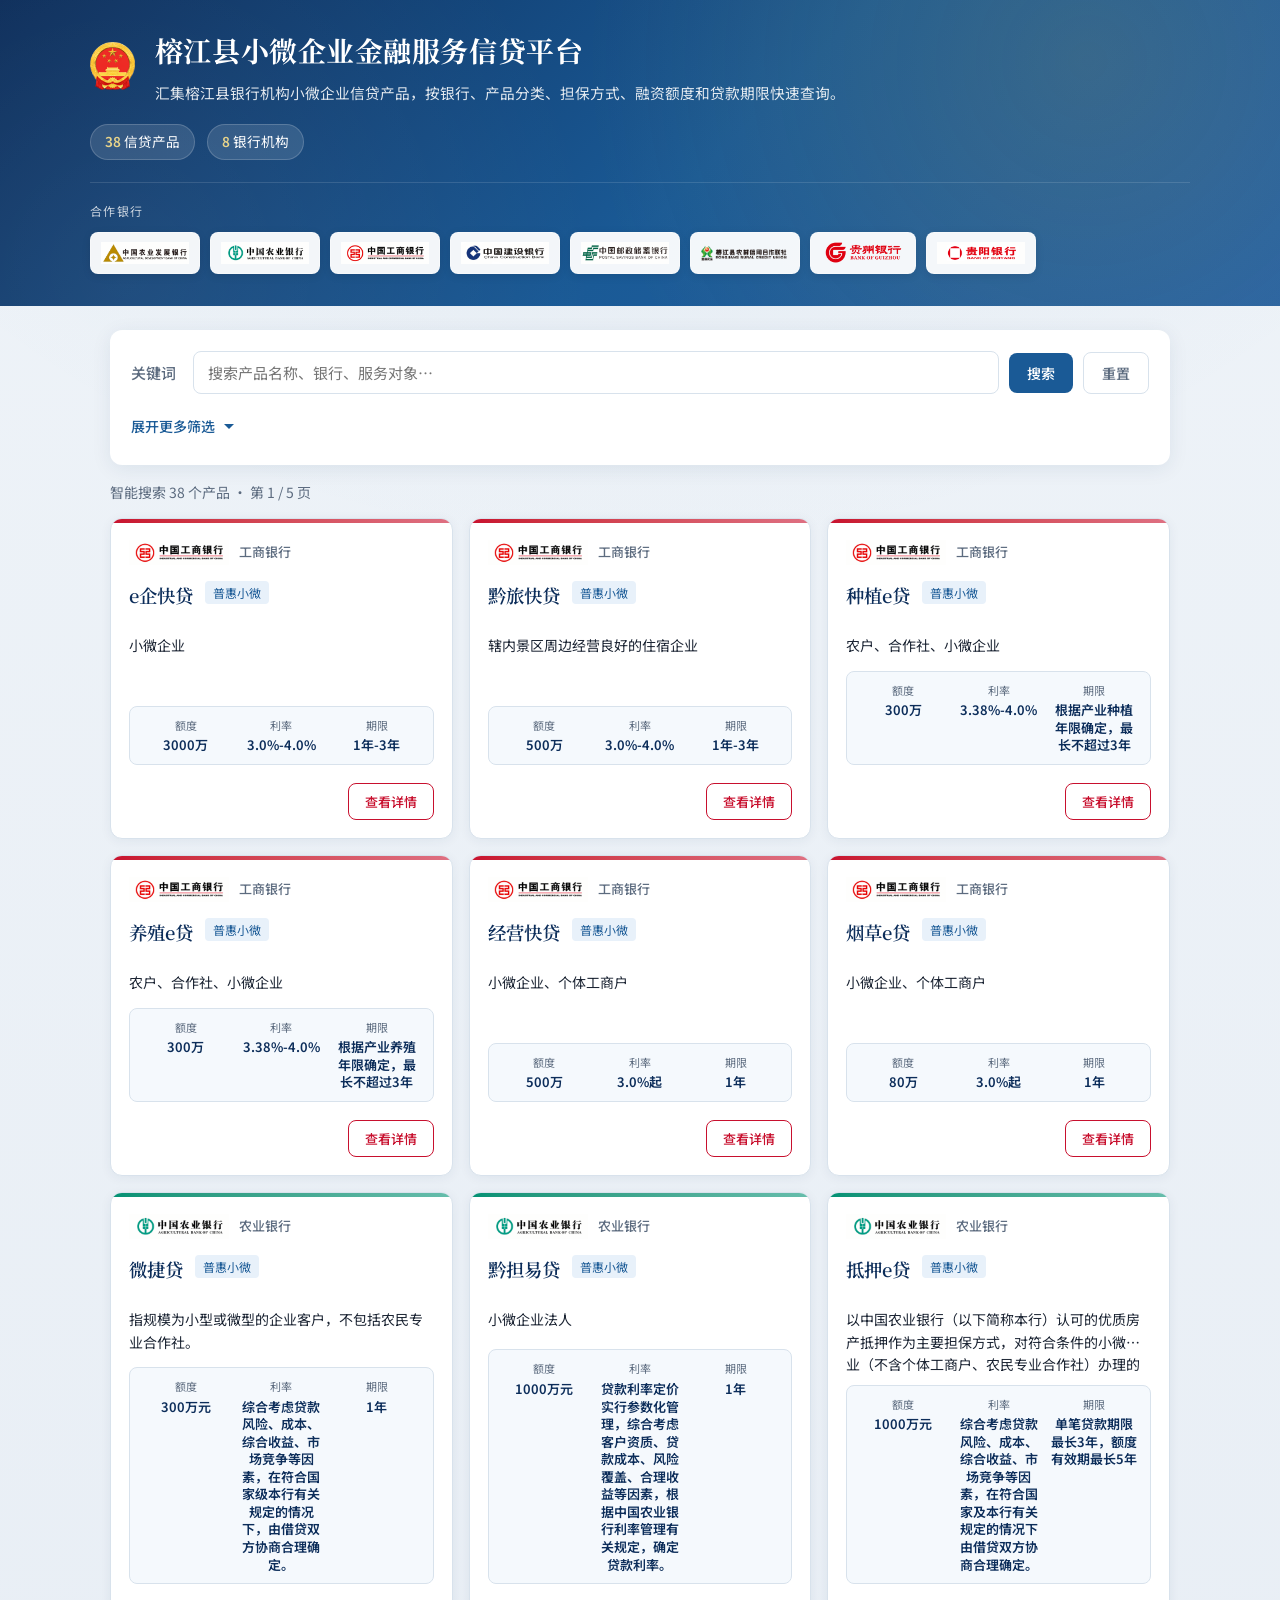
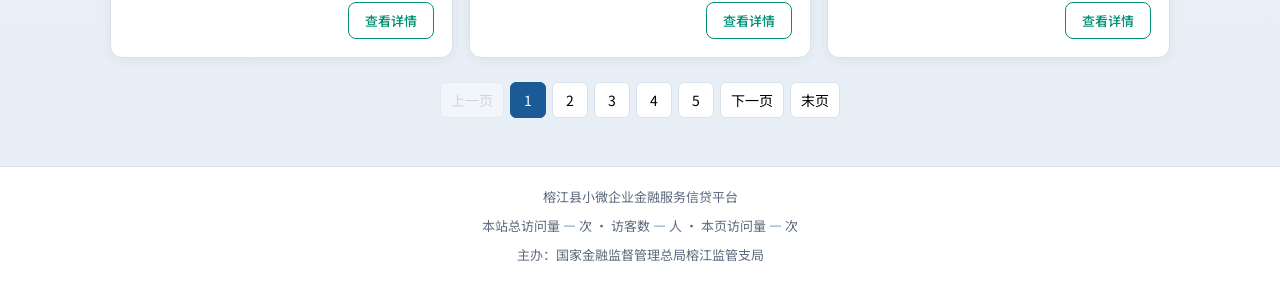
==== 上传/index.html @ ebe6f719 "更新打电话" ====
<!DOCTYPE html>
<html lang="zh-CN">
<head>
  <meta charset="UTF-8">
  <meta name="viewport" content="width=device-width, initial-scale=1.0">
  <meta name="description" content="榕江县小微企业金融服务信贷平台 - 银行信贷产品查询">
  <title>榕江县小微企业金融服务信贷平台</title>
  <link rel="preconnect" href="https://fonts.googleapis.com">
  <link rel="preconnect" href="https://fonts.gstatic.com" crossorigin>
  <link href="https://fonts.googleapis.com/css2?family=Noto+Serif+SC:wght@600;700&family=Noto+Sans+SC:wght@400;500;600&display=swap" rel="stylesheet">
  <link rel="icon" href="assets/images/rjlogo.png" type="image/png">
  <link rel="stylesheet" href="assets/css/style.css">
</head>
<body>
  <header class="site-header">
    <div class="header-inner">
      <div class="header-brand">
        <div class="brand-logo-wrap" title="国家金融监督管理总局榕江监管支局">
          <img class="brand-logo" src="assets/images/rjlogo.png" alt="国家金融监督管理总局榕江监管支局">
        </div>
        <div class="header-text">
          <h1 id="site-title">榕江县小微企业金融服务信贷平台</h1>
          <p id="site-subtitle" class="subtitle">汇集榕江县银行机构小微企业信贷产品，按银行、产品分类、担保方式、融资额度和贷款期限快速查询。</p>
        </div>
      </div>
      <div class="header-stats" id="header-stats" aria-label="平台统计"></div>
      <div class="bank-partners" id="bank-partners" aria-label="合作银行机构"></div>
    </div>
  </header>

  <main class="main-content">
    <section class="search-panel" aria-label="产品筛选">
      <div class="search-row">
        <label class="search-label" for="keyword">关键词</label>
        <input type="search" id="keyword" class="search-input" placeholder="搜索产品名称、银行、服务对象…" autocomplete="off">
        <button type="button" class="btn btn-primary" id="btn-search">搜索</button>
        <button type="button" class="btn btn-ghost" id="btn-reset">重置</button>
      </div>

      <button type="button" class="filter-toggle" id="filter-toggle" aria-expanded="false">
        <span id="filter-toggle-text">展开更多筛选</span>
        <svg width="16" height="16" viewBox="0 0 16 16" fill="currentColor" aria-hidden="true"><path d="M8 11L3 6h10l-5 5z"/></svg>
      </button>

      <div class="filter-panel" id="filter-panel" hidden>
        <div class="filter-group" data-filter="bank">
          <span class="filter-label">银行机构</span>
          <div class="filter-options" id="filter-bank"></div>
        </div>
        <div class="filter-group" data-filter="category">
          <span class="filter-label">产品分类</span>
          <div class="filter-options" id="filter-category"></div>
        </div>
        <div class="filter-group" data-filter="guarantee">
          <span class="filter-label">担保方式</span>
          <div class="filter-options" id="filter-guarantee"></div>
        </div>
        <div class="filter-group" data-filter="amount">
          <span class="filter-label">融资额度</span>
          <div class="filter-options" id="filter-amount"></div>
        </div>
        <div class="filter-group" data-filter="term">
          <span class="filter-label">贷款期限</span>
          <div class="filter-options" id="filter-term"></div>
        </div>
      </div>
    </section>

    <div class="result-bar">
      <span id="result-summary">正在加载产品…</span>
    </div>

    <section class="product-list" id="product-list" aria-label="信贷产品列表"></section>

    <nav class="pagination" id="pagination" aria-label="分页"></nav>
  </main>

  <footer class="site-footer">
    <p id="footer-text">榕江县小微企业金融服务信贷平台</p>
    <p class="footer-stats">
      本站总访问量 <span id="busuanzi_site_pv">—</span> 次 ·
      访客数 <span id="busuanzi_site_uv">—</span> 人 ·
      本页访问量 <span id="busuanzi_page_pv">—</span> 次
    </p>
    <p class="footer-meta">
      主办：国家金融监督管理总局榕江监管支局
    </p>
  </footer>

  <dialog class="detail-modal" id="detail-modal" aria-labelledby="modal-title">
    <div class="modal-inner">
      <div class="modal-header">
        <div class="modal-header-main">
          <div class="modal-badges" id="modal-badges"></div>
          <h2 id="modal-title"></h2>
          <div class="modal-bank-row" id="modal-bank-row"></div>
        </div>
        <button type="button" class="modal-close" id="modal-close" aria-label="关闭">×</button>
      </div>
      <div class="modal-metrics" id="modal-metrics"></div>
      <div class="modal-body" id="modal-body"></div>
    </div>
  </dialog>

  <script src="assets/js/config.js"></script>
  <script src="assets/js/banks.js"></script>
  <script src="assets/js/app.js"></script>
  <script async src="https://busuanzi.ibruce.info/busuanzi/2.3/busuanzi.pure.mini.js"></script>
  <script src="assets/js/analytics.js"></script>
</body>
</html>
---- 上传/assets/css/style.css ----
:root {
  --blue-900: #0c2d5a;
  --blue-800: #134074;
  --blue-700: #1a5a96;
  --blue-600: #2563a8;
  --blue-100: #e8f1fa;
  --blue-50: #f5f9fd;
  --gold: #c9a227;
  --gold-light: #e8d48a;
  --text: #1a2332;
  --text-muted: #5c6b7f;
  --border: #d8e2ec;
  --bg: #eef3f8;
  --white: #ffffff;
  --shadow: 0 4px 20px rgba(12, 45, 90, 0.08);
  --shadow-card: 0 2px 12px rgba(12, 45, 90, 0.06);
  --radius: 12px;
  --font-serif: "Noto Serif SC", "Songti SC", serif;
  --font-sans: "Noto Sans SC", "PingFang SC", sans-serif;
  --bank-color: var(--blue-700);
}

*,
*::before,
*::after {
  box-sizing: border-box;
}

html {
  scroll-behavior: smooth;
}

body {
  margin: 0;
  font-family: var(--font-sans);
  font-size: 15px;
  line-height: 1.6;
  color: var(--text);
  background: var(--bg);
  min-height: 100vh;
  background-image:
    radial-gradient(ellipse 80% 50% at 50% -20%, rgba(26, 90, 150, 0.08), transparent),
    linear-gradient(180deg, var(--bg) 0%, #e8eef5 100%);
}

.site-header {
  background: linear-gradient(135deg, var(--blue-900) 0%, var(--blue-700) 55%, var(--blue-600) 100%);
  color: var(--white);
  padding: 28px 20px 32px;
  position: relative;
  overflow: hidden;
}

.site-header::before {
  content: "";
  position: absolute;
  inset: 0;
  background:
    radial-gradient(circle at 85% 20%, rgba(201, 162, 39, 0.15) 0%, transparent 45%),
    radial-gradient(circle at 10% 90%, rgba(255, 255, 255, 0.06) 0%, transparent 40%);
  pointer-events: none;
}

.header-inner {
  max-width: 1100px;
  margin: 0 auto;
  position: relative;
}

.header-brand {
  display: flex;
  gap: 18px;
  align-items: center;
}

.brand-logo-wrap {
  flex-shrink: 0;
  display: block;
  line-height: 0;
}

.brand-logo {
  display: block;
  width: auto;
  max-width: 320px;
  height: 48px;
  object-fit: contain;
  object-position: left center;
}

.header-text {
  flex: 1;
  min-width: 0;
}

#site-title {
  margin: 0 0 8px;
  font-family: var(--font-serif);
  font-size: clamp(1.35rem, 3vw, 1.75rem);
  font-weight: 700;
  letter-spacing: 0.02em;
}

.subtitle {
  margin: 0;
  font-size: 0.92rem;
  opacity: 0.88;
  max-width: 720px;
}

.header-stats {
  display: flex;
  flex-wrap: wrap;
  gap: 12px;
  margin-top: 20px;
}

.stat-chip {
  background: rgba(255, 255, 255, 0.12);
  border: 1px solid rgba(255, 255, 255, 0.18);
  border-radius: 999px;
  padding: 6px 14px;
  font-size: 0.85rem;
}

.stat-chip strong {
  color: var(--gold-light);
  font-weight: 600;
}

.bank-partners {
  margin-top: 22px;
  padding-top: 18px;
  border-top: 1px solid rgba(255, 255, 255, 0.12);
}

.bank-partners-label {
  margin: 0 0 12px;
  font-size: 12px;
  letter-spacing: 0.12em;
  text-transform: uppercase;
  opacity: 0.75;
}

.bank-partners-track {
  display: flex;
  flex-wrap: wrap;
  gap: 10px;
}

.bank-partner-item {
  display: flex;
  align-items: center;
  justify-content: center;
  padding: 6px 10px;
  background: rgba(255, 255, 255, 0.95);
  border: 1px solid rgba(255, 255, 255, 0.3);
  border-radius: 8px;
  cursor: pointer;
  transition: transform 0.2s, box-shadow 0.2s;
  box-shadow: 0 2px 8px rgba(0, 0, 0, 0.1);
}

.bank-partner-item:hover {
  transform: translateY(-2px);
  box-shadow: 0 4px 14px rgba(0, 0, 0, 0.15);
}

.bank-partner-logo {
  height: 28px;
  width: auto;
  max-width: 88px;
  object-fit: contain;
  display: block;
}

/* 银行 Logo 通用 */
.bank-logo-img {
  object-fit: contain;
  display: block;
}

.bank-logo-fallback {
  display: inline-flex;
  align-items: center;
  justify-content: center;
  width: 36px;
  height: 36px;
  border-radius: 8px;
  background: var(--blue-100);
  color: var(--blue-700);
  font-size: 14px;
  font-weight: 600;
}

.main-content {
  max-width: 1100px;
  margin: 0 auto;
  padding: 24px 20px 48px;
}

.search-panel {
  background: var(--white);
  border-radius: var(--radius);
  box-shadow: var(--shadow);
  padding: 20px;
  margin-bottom: 16px;
  border: 1px solid rgba(255, 255, 255, 0.8);
}

.search-row {
  display: flex;
  flex-wrap: wrap;
  gap: 10px;
  align-items: center;
}

.search-label {
  font-weight: 500;
  color: var(--text-muted);
  min-width: 52px;
}

.search-input {
  flex: 1;
  min-width: 200px;
  padding: 10px 14px;
  border: 1px solid var(--border);
  border-radius: 8px;
  font-size: 15px;
  font-family: inherit;
  transition: border-color 0.2s, box-shadow 0.2s;
}

.search-input:focus {
  outline: none;
  border-color: var(--blue-600);
  box-shadow: 0 0 0 3px rgba(37, 99, 168, 0.15);
}

.btn {
  padding: 10px 18px;
  border-radius: 8px;
  font-size: 14px;
  font-weight: 500;
  font-family: inherit;
  cursor: pointer;
  border: none;
  transition: background 0.2s, transform 0.1s;
}

.btn:active {
  transform: scale(0.98);
}

.btn-primary {
  background: var(--blue-700);
  color: var(--white);
}

.btn-primary:hover {
  background: var(--blue-800);
}

.btn-ghost {
  background: transparent;
  color: var(--text-muted);
  border: 1px solid var(--border);
}

.btn-ghost:hover {
  background: var(--bg);
}

.filter-toggle {
  display: flex;
  align-items: center;
  gap: 6px;
  margin-top: 14px;
  padding: 8px 0;
  background: none;
  border: none;
  color: var(--blue-700);
  font-size: 14px;
  font-weight: 500;
  cursor: pointer;
  font-family: inherit;
}

.filter-toggle svg {
  transition: transform 0.2s;
}

.filter-toggle[aria-expanded="true"] svg {
  transform: rotate(180deg);
}

.filter-panel {
  margin-top: 8px;
  padding-top: 12px;
  border-top: 1px dashed var(--border);
}

.filter-group {
  margin-bottom: 14px;
}

.filter-label {
  display: block;
  font-size: 13px;
  font-weight: 600;
  color: var(--text-muted);
  margin-bottom: 8px;
}

.filter-options {
  display: flex;
  flex-wrap: wrap;
  gap: 8px;
}

.filter-chip {
  padding: 6px 12px;
  border-radius: 6px;
  border: 1px solid var(--border);
  background: var(--white);
  font-size: 13px;
  cursor: pointer;
  font-family: inherit;
  color: var(--text);
  transition: all 0.15s;
}

.filter-chip:hover {
  border-color: var(--blue-600);
  color: var(--blue-700);
}

.filter-chip.active {
  background: var(--blue-700);
  border-color: var(--blue-700);
  color: var(--white);
}

.filter-chip-bank {
  display: inline-flex;
  align-items: center;
  gap: 6px;
  padding: 5px 10px 5px 6px;
}

.filter-chip-bank.active {
  background: var(--bank-color, var(--blue-700));
  border-color: var(--bank-color, var(--blue-700));
}

.filter-bank-logo {
  height: 22px;
  width: auto;
  max-width: 64px;
  border-radius: 4px;
}

.filter-chip-text {
  font-size: 12px;
  white-space: nowrap;
}

.result-bar {
  margin-bottom: 14px;
  font-size: 14px;
  color: var(--text-muted);
}

.product-list {
  display: grid;
  grid-template-columns: repeat(auto-fill, minmax(300px, 1fr));
  gap: 16px;
}

.product-card {
  position: relative;
  background: var(--white);
  border-radius: var(--radius);
  box-shadow: var(--shadow-card);
  padding: 0 18px 18px;
  border: 1px solid var(--border);
  transition: border-color 0.2s, transform 0.2s, box-shadow 0.2s;
  overflow: hidden;
  display: flex;
  flex-direction: column;
}

.product-card:hover {
  border-color: color-mix(in srgb, var(--bank-color) 40%, var(--border));
  transform: translateY(-2px);
  box-shadow: 0 8px 28px rgba(12, 45, 90, 0.1);
}

.card-accent {
  height: 4px;
  margin: 0 -18px 14px;
  background: linear-gradient(90deg, var(--bank-color, var(--blue-700)), color-mix(in srgb, var(--bank-color, var(--blue-700)) 60%, white));
}

.card-bank-row {
  display: flex;
  align-items: center;
  gap: 10px;
  margin-bottom: 12px;
}

.card-bank-logo {
  height: 32px;
  width: auto;
  max-width: 100px;
  flex-shrink: 0;
}

.card-bank-name {
  font-size: 13px;
  font-weight: 500;
  color: var(--text-muted);
  line-height: 1.3;
}

.card-header {
  display: flex;
  flex-wrap: wrap;
  align-items: flex-start;
  gap: 8px 12px;
  margin-bottom: 10px;
}

.card-title {
  margin: 0;
  font-family: var(--font-serif);
  font-size: 1.15rem;
  font-weight: 600;
  color: var(--blue-900);
}

.card-badge {
  font-size: 12px;
  padding: 2px 8px;
  border-radius: 4px;
  background: var(--blue-100);
  color: var(--blue-700);
}

.card-bank {
  font-size: 13px;
  color: var(--text-muted);
  margin-bottom: 8px;
}

.card-desc {
  font-size: 14px;
  color: var(--text);
  margin-bottom: 14px;
  display: -webkit-box;
  -webkit-line-clamp: 2;
  -webkit-box-orient: vertical;
  overflow: hidden;
  flex: 1;
}

.card-meta {
  display: grid;
  grid-template-columns: repeat(3, 1fr);
  gap: 8px;
  margin-bottom: 14px;
  padding: 10px 12px;
  background: var(--blue-50);
  border-radius: 8px;
  border: 1px solid var(--border);
}

.card-meta-item {
  text-align: center;
  min-width: 0;
}

.card-meta-label {
  display: block;
  font-size: 11px;
  color: var(--text-muted);
  margin-bottom: 2px;
}

.card-meta-item strong {
  display: block;
  font-size: 13px;
  color: var(--blue-900);
  font-weight: 600;
  line-height: 1.35;
  word-break: break-word;
}

.card-footer {
  display: flex;
  justify-content: flex-end;
  align-items: center;
  gap: 12px;
  margin-top: 4px;
}

.card-region {
  font-size: 12px;
  color: var(--text-muted);
}

.btn-detail {
  padding: 8px 16px;
  font-size: 13px;
  background: var(--white);
  border: 1px solid var(--bank-color, var(--blue-600));
  color: var(--bank-color, var(--blue-700));
  border-radius: 8px;
  cursor: pointer;
  font-family: inherit;
  font-weight: 500;
  transition: background 0.2s, color 0.2s;
}

.btn-detail:hover {
  background: var(--bank-color, var(--blue-700));
  color: var(--white);
}

.pagination {
  display: flex;
  flex-wrap: wrap;
  justify-content: center;
  align-items: center;
  gap: 6px;
  margin-top: 24px;
}

.page-btn {
  min-width: 36px;
  height: 36px;
  padding: 0 10px;
  border: 1px solid var(--border);
  background: var(--white);
  border-radius: 6px;
  font-size: 14px;
  cursor: pointer;
  font-family: inherit;
}

.page-btn:hover:not(:disabled) {
  border-color: var(--blue-600);
  color: var(--blue-700);
}

.page-btn.active {
  background: var(--blue-700);
  border-color: var(--blue-700);
  color: var(--white);
}

.page-btn:disabled {
  opacity: 0.45;
  cursor: not-allowed;
}

.empty-state {
  text-align: center;
  padding: 48px 20px;
  color: var(--text-muted);
  background: var(--white);
  border-radius: var(--radius);
}

.site-footer {
  text-align: center;
  padding: 20px 16px;
  font-size: 13px;
  color: var(--text-muted);
  border-top: 1px solid var(--border);
  background: var(--white);
}

.site-footer p {
  margin: 0 0 8px;
}

.site-footer p:last-child {
  margin-bottom: 0;
}

.footer-stats {
  color: var(--text-muted);
}

.footer-stats span {
  color: var(--blue-700);
  font-weight: 600;
}

.footer-meta a {
  color: var(--blue-600);
  text-decoration: none;
}

.footer-meta a:hover {
  text-decoration: underline;
}

.detail-modal {
  border: none;
  border-radius: 14px;
  padding: 0;
  max-width: 680px;
  width: calc(100% - 32px);
  box-shadow: 0 24px 64px rgba(12, 45, 90, 0.28);
  font-family: var(--font-sans);
  overflow: hidden;
}

.detail-modal::backdrop {
  background: rgba(12, 45, 90, 0.5);
  backdrop-filter: blur(2px);
}

.modal-inner {
  display: flex;
  flex-direction: column;
  max-height: min(90vh, 720px);
}

.modal-header {
  display: flex;
  justify-content: space-between;
  align-items: flex-start;
  gap: 16px;
  padding: 22px 22px 16px;
  background: linear-gradient(180deg, var(--blue-100) 0%, var(--white) 100%);
  border-bottom: 1px solid var(--border);
}

.modal-header-main {
  flex: 1;
  min-width: 0;
}

.modal-badges {
  display: flex;
  flex-wrap: wrap;
  gap: 6px;
  margin-bottom: 10px;
}

.modal-badge {
  font-size: 12px;
  padding: 3px 10px;
  border-radius: 999px;
  background: var(--blue-700);
  color: var(--white);
  font-weight: 500;
}

.modal-badge-outline {
  background: var(--white);
  color: var(--blue-700);
  border: 1px solid var(--blue-600);
}

.modal-header h2 {
  margin: 0 0 6px;
  font-family: var(--font-serif);
  font-size: 1.35rem;
  line-height: 1.35;
  color: var(--blue-900);
}

.modal-bank {
  margin: 0;
  font-size: 14px;
  color: var(--text-muted);
  line-height: 1.5;
}

.modal-bank-row {
  display: flex;
  align-items: center;
  gap: 12px;
  margin-top: 4px;
  padding: 10px 12px;
  background: var(--white);
  border-radius: 10px;
  border: 1px solid var(--border);
  border-left: 4px solid var(--bank-color, var(--blue-700));
}

.modal-bank-logo {
  height: 36px;
  width: auto;
  max-width: 110px;
  flex-shrink: 0;
}

.modal-bank-text {
  display: flex;
  flex-direction: column;
  gap: 2px;
  min-width: 0;
}

.modal-bank-short {
  font-size: 14px;
  font-weight: 600;
  color: var(--blue-900);
}

.modal-bank-full {
  font-size: 12px;
  color: var(--text-muted);
  line-height: 1.4;
}

.modal-close {
  width: 36px;
  height: 36px;
  border: none;
  background: var(--white);
  border-radius: 8px;
  font-size: 22px;
  line-height: 1;
  cursor: pointer;
  color: var(--text-muted);
  flex-shrink: 0;
  box-shadow: 0 1px 4px rgba(0, 0, 0, 0.08);
}

.modal-close:hover {
  background: var(--bg);
  color: var(--text);
}

.modal-metrics {
  padding: 0 22px;
  background: var(--white);
}

.metric-grid {
  display: grid;
  grid-template-columns: repeat(3, 1fr);
  gap: 10px;
  padding: 16px 0;
  border-bottom: 1px solid var(--border);
}

.metric-card {
  display: flex;
  flex-direction: column;
  align-items: center;
  text-align: center;
  padding: 12px 8px;
  background: var(--bg);
  border-radius: 10px;
  border: 1px solid var(--border);
}

.metric-icon {
  width: 28px;
  height: 28px;
  line-height: 28px;
  border-radius: 50%;
  background: var(--blue-700);
  color: var(--white);
  font-size: 12px;
  font-weight: 600;
  margin-bottom: 8px;
}

.metric-label {
  font-size: 12px;
  color: var(--text-muted);
  margin-bottom: 4px;
}

.metric-value {
  font-size: 14px;
  font-weight: 600;
  color: var(--blue-900);
  line-height: 1.4;
  word-break: break-word;
}

.modal-body {
  padding: 18px 22px 24px;
  overflow-y: auto;
  flex: 1;
}

.detail-section {
  margin-bottom: 20px;
}

.detail-section:last-child {
  margin-bottom: 0;
}

.detail-section-title {
  margin: 0 0 12px;
  font-size: 14px;
  font-weight: 600;
  color: var(--blue-800);
  padding-left: 10px;
  border-left: 3px solid var(--gold);
}

.detail-info-grid {
  display: grid;
  gap: 12px;
}

.detail-info-item {
  padding: 12px 14px;
  background: var(--bg);
  border-radius: 8px;
  border: 1px solid var(--border);
}

.detail-label {
  display: block;
  font-size: 12px;
  font-weight: 600;
  color: var(--text-muted);
  margin-bottom: 6px;
}

.detail-value {
  font-size: 14px;
  line-height: 1.65;
  color: var(--text);
}

.detail-text {
  margin: 0;
  font-size: 14px;
  line-height: 1.7;
  color: var(--text);
  padding: 12px 14px;
  background: var(--bg);
  border-radius: 8px;
  border: 1px solid var(--border);
}

.detail-steps {
  margin: 0;
  padding: 12px 14px 12px 32px;
  background: var(--bg);
  border-radius: 8px;
  border: 1px solid var(--border);
  font-size: 14px;
  line-height: 1.7;
  color: var(--text);
}

.detail-steps li {
  margin-bottom: 6px;
}

.detail-steps li:last-child {
  margin-bottom: 0;
}

.detail-contact .contact-box {
  display: flex;
  align-items: flex-start;
  gap: 14px;
  padding: 16px 18px;
  background: linear-gradient(135deg, var(--blue-900) 0%, var(--blue-700) 100%);
  border-radius: 10px;
  color: var(--white);
}

.contact-icon {
  font-size: 22px;
  line-height: 1;
  opacity: 0.9;
}

.contact-content {
  flex: 1;
}

.contact-label {
  display: block;
  font-size: 12px;
  opacity: 0.85;
  margin-bottom: 4px;
}

.contact-value {
  display: block;
  font-size: 16px;
  font-weight: 600;
  line-height: 1.5;
  letter-spacing: 0.02em;
}

.contact-tel {
  color: inherit;
  text-decoration: underline;
  text-underline-offset: 3px;
}

.contact-tel:hover,
.contact-tel:active {
  opacity: 0.9;
}

.detail-empty {
  text-align: center;
  color: var(--text-muted);
  padding: 24px 0;
}

@media (max-width: 600px) {
  .header-brand {
    flex-direction: column;
    align-items: flex-start;
  }

  .brand-logo {
    max-width: 100%;
    height: 42px;
  }

  .site-header {
    padding: 20px 16px 24px;
  }

  #site-title {
    font-size: 1.2rem;
  }

  .subtitle {
    font-size: 0.85rem;
  }

  .main-content {
    padding: 16px 12px 40px;
  }

  .search-panel {
    padding: 16px;
  }

  .bank-partners-track {
    flex-wrap: nowrap;
    overflow-x: auto;
    padding-bottom: 6px;
    -webkit-overflow-scrolling: touch;
    scrollbar-width: none;
  }

  .bank-partners-track::-webkit-scrollbar {
    display: none;
  }

  .bank-partner-item {
    flex-shrink: 0;
  }

  .card-meta {
    grid-template-columns: repeat(3, 1fr);
    gap: 6px;
    padding: 8px 6px;
  }

  .card-meta-item strong {
    font-size: 12px;
  }

  .card-meta-label {
    font-size: 10px;
  }

  .filter-chip-bank .filter-chip-text {
    display: none;
  }

  .filter-chip-bank {
    padding: 4px 8px;
  }

  .product-list {
    grid-template-columns: 1fr;
  }

  /* 详情弹窗：接近全屏，优先展示产品说明 */
  .detail-modal {
    width: 100%;
    max-width: 100%;
    height: 100%;
    max-height: 100dvh;
    margin: 0;
    border-radius: 0;
  }

  .modal-inner {
    max-height: 100dvh;
  }

  .modal-header {
    padding: 14px 16px 12px;
  }

  .modal-header h2 {
    font-size: 1.15rem;
  }

  .modal-bank {
    font-size: 13px;
  }

  .modal-metrics {
    padding: 0 16px;
  }

  /* 指标横排紧凑展示，不占大面积 */
  .metric-grid {
    grid-template-columns: repeat(3, 1fr);
    gap: 6px;
    padding: 10px 0 12px;
  }

  .metric-card {
    padding: 8px 4px;
    border-radius: 8px;
  }

  .metric-icon {
    display: none;
  }

  .metric-label {
    font-size: 11px;
    margin-bottom: 2px;
    line-height: 1.3;
  }

  .metric-value {
    font-size: 12px;
    line-height: 1.35;
  }

  .modal-body {
    padding: 14px 16px max(20px, env(safe-area-inset-bottom));
    flex: 1;
    min-height: 0;
    -webkit-overflow-scrolling: touch;
  }

  .detail-section {
    margin-bottom: 18px;
  }

  .detail-section-title {
    font-size: 16px;
    margin-bottom: 10px;
    padding-left: 8px;
  }

  .detail-info-item {
    padding: 14px 16px;
  }

  .detail-label {
    font-size: 13px;
    margin-bottom: 8px;
  }

  .detail-value {
    font-size: 16px;
    line-height: 1.75;
  }

  .detail-text,
  .detail-steps {
    font-size: 15px;
    line-height: 1.75;
    padding: 14px 16px;
  }

  .detail-steps {
    padding-left: 28px;
  }

  .contact-value {
    font-size: 17px;
  }

  .search-row {
    flex-direction: column;
    align-items: stretch;
  }

  .card-footer {
    justify-content: stretch;
  }

  .btn-detail {
    width: 100%;
    text-align: center;
    padding: 10px 14px;
  }
}
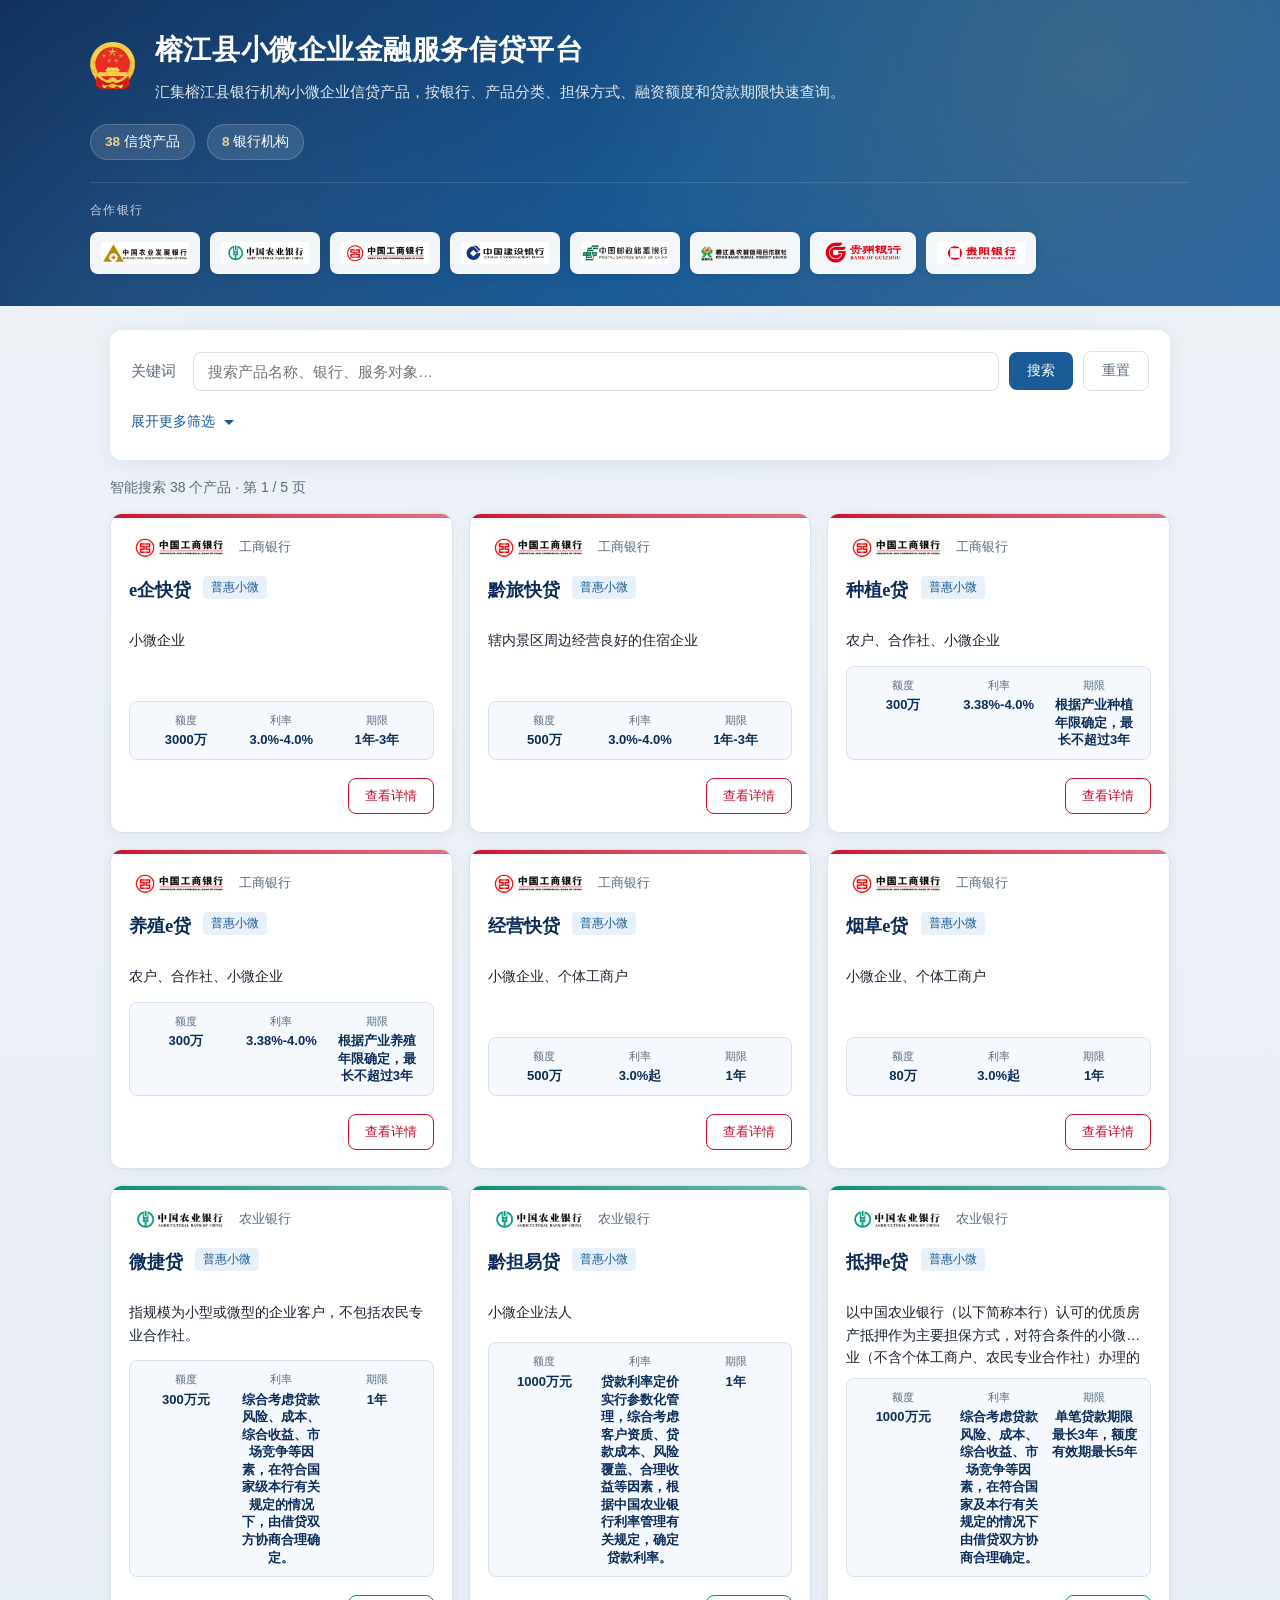
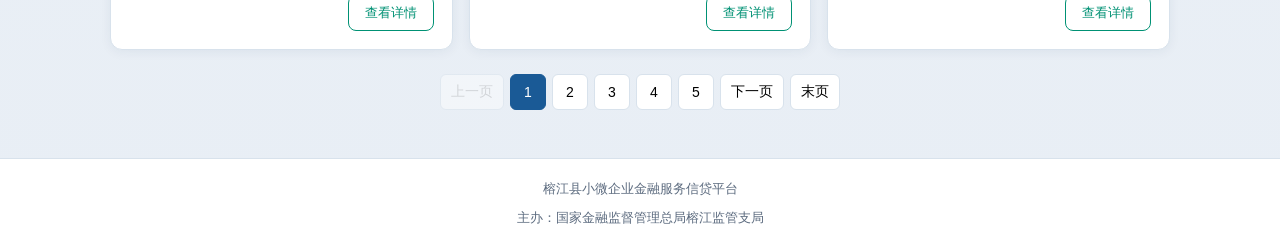
==== commit fbc3cafa: "chore: 替换在线字体为本地字体并移除无关统计代码 - 移除谷歌字体外链，引入本地Noto Sans SC和Noto Serif SC字体文件 - 删除不蒜子访问统计相关代码和外链 - 统一管理字" ====
--- a/上传/index.html
+++ b/上传/index.html
@@ -5,9 +5,7 @@
   <meta name="viewport" content="width=device-width, initial-scale=1.0">
   <meta name="description" content="榕江县小微企业金融服务信贷平台 - 银行信贷产品查询">
   <title>榕江县小微企业金融服务信贷平台</title>
-  <link rel="preconnect" href="https://fonts.googleapis.com">
-  <link rel="preconnect" href="https://fonts.gstatic.com" crossorigin>
-  <link href="https://fonts.googleapis.com/css2?family=Noto+Serif+SC:wght@600;700&family=Noto+Sans+SC:wght@400;500;600&display=swap" rel="stylesheet">
+  <link rel="stylesheet" href="assets/fonts/fonts.css">
   <link rel="icon" href="assets/images/rjlogo.png" type="image/png">
   <link rel="stylesheet" href="assets/css/style.css">
 </head>
@@ -77,11 +75,7 @@
 
   <footer class="site-footer">
     <p id="footer-text">榕江县小微企业金融服务信贷平台</p>
-    <p class="footer-stats">
-      本站总访问量 <span id="busuanzi_site_pv">—</span> 次 ·
-      访客数 <span id="busuanzi_site_uv">—</span> 人 ·
-      本页访问量 <span id="busuanzi_page_pv">—</span> 次
-    </p>
+
     <p class="footer-meta">
       主办：国家金融监督管理总局榕江监管支局
     </p>
@@ -105,7 +99,7 @@
   <script src="assets/js/config.js"></script>
   <script src="assets/js/banks.js"></script>
   <script src="assets/js/app.js"></script>
-  <script async src="https://busuanzi.ibruce.info/busuanzi/2.3/busuanzi.pure.mini.js"></script>
+
   <script src="assets/js/analytics.js"></script>
 </body>
 </html>
--- a/上传/assets/fonts/fonts.css
+++ b/上传/assets/fonts/fonts.css
@@ -0,0 +1,35 @@
+@font-face {
+  font-family: 'Noto Sans SC';
+  font-style: normal;
+  font-weight: 400;
+  font-display: swap;
+  src: url('NotoSansSC-400.ttf') format('truetype');
+}
+@font-face {
+  font-family: 'Noto Sans SC';
+  font-style: normal;
+  font-weight: 500;
+  font-display: swap;
+  src: url('NotoSansSC-500.ttf') format('truetype');
+}
+@font-face {
+  font-family: 'Noto Sans SC';
+  font-style: normal;
+  font-weight: 600;
+  font-display: swap;
+  src: url('NotoSansSC-600.ttf') format('truetype');
+}
+@font-face {
+  font-family: 'Noto Serif SC';
+  font-style: normal;
+  font-weight: 600;
+  font-display: swap;
+  src: url('NotoSerifSC-600.ttf') format('truetype');
+}
+@font-face {
+  font-family: 'Noto Serif SC';
+  font-style: normal;
+  font-weight: 700;
+  font-display: swap;
+  src: url('NotoSerifSC-700.ttf') format('truetype');
+}
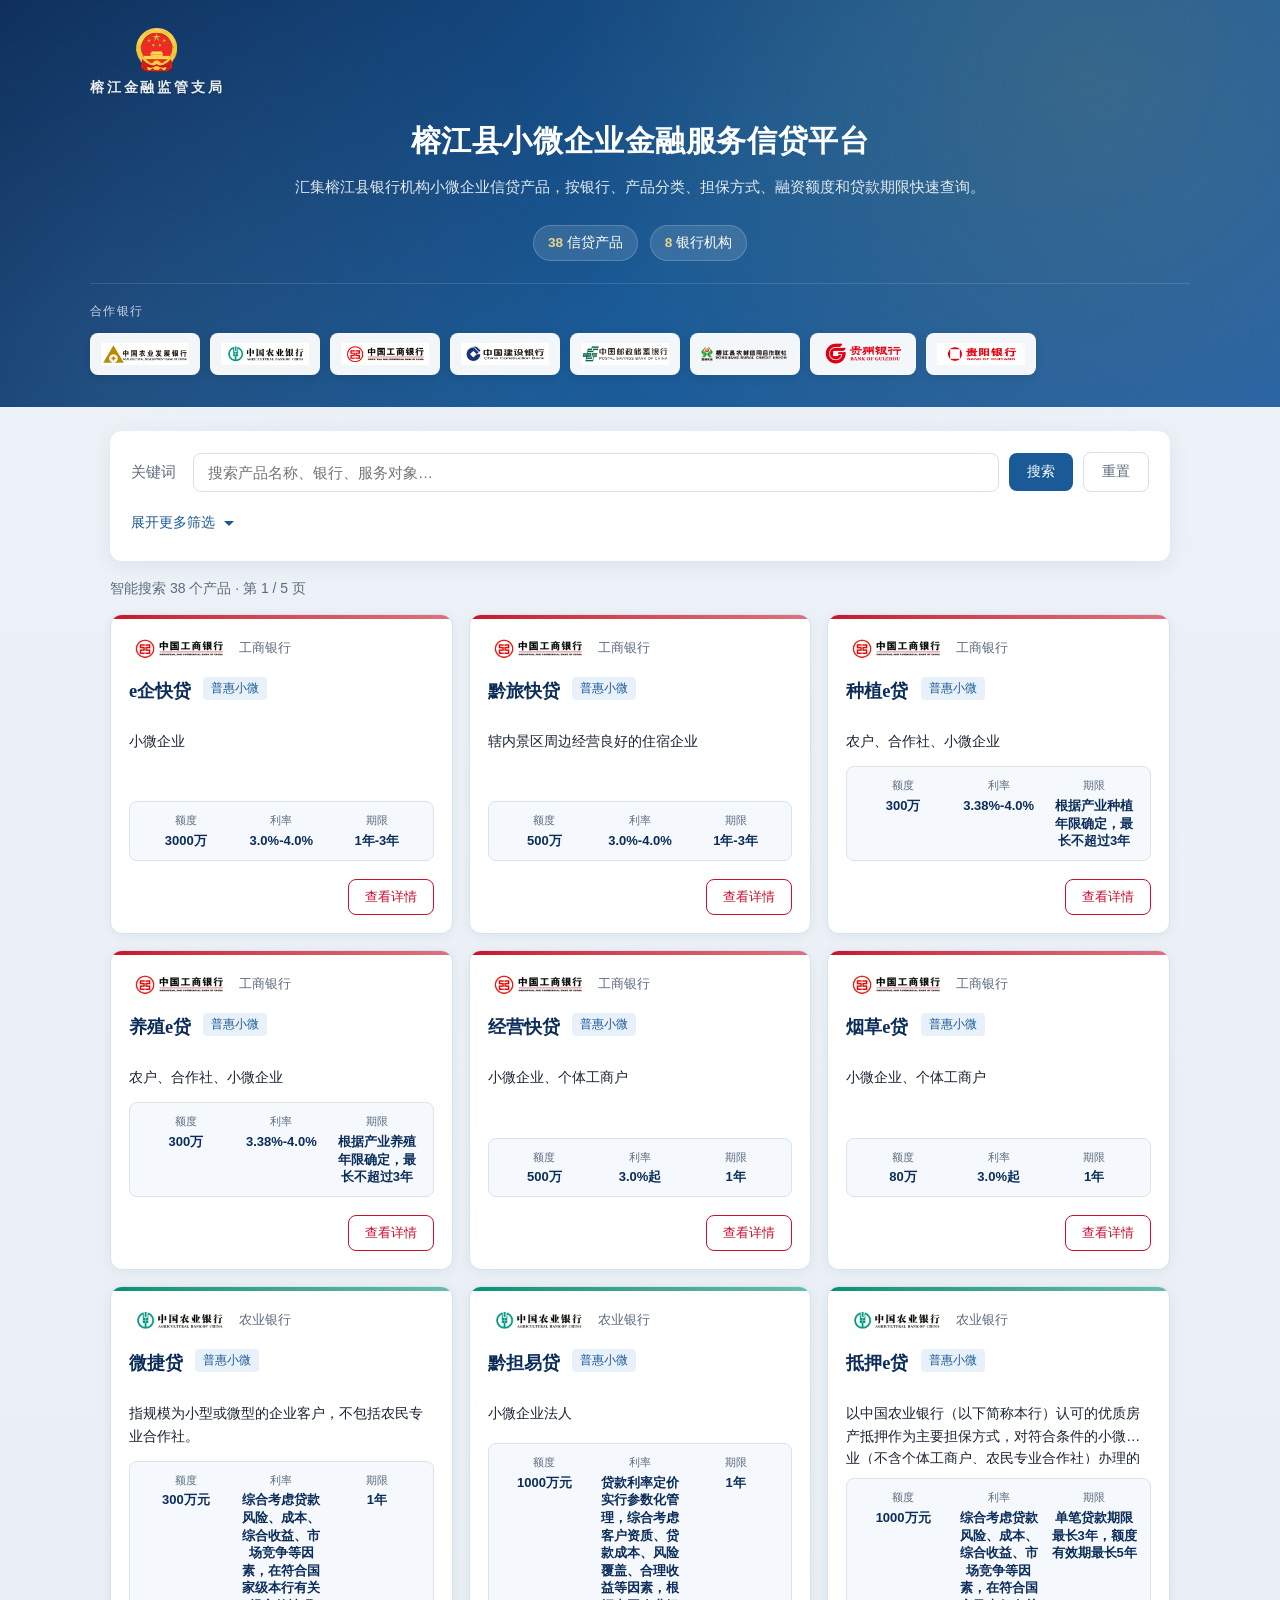
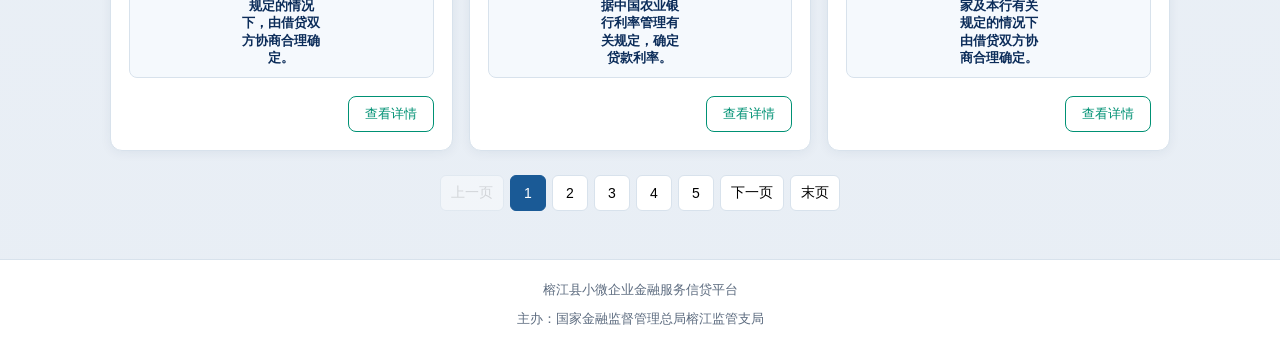
==== commit 36a64ab1: "调整页头布局与支局标识样式，并更新产品数据 Co-authored-by: Cursor <cursoragent@cursor.com>" ====
--- a/上传/index.html
+++ b/上传/index.html
@@ -12,14 +12,17 @@
 <body>
   <header class="site-header">
     <div class="header-inner">
-      <div class="header-brand">
-        <div class="brand-logo-wrap" title="国家金融监督管理总局榕江监管支局">
-          <img class="brand-logo" src="assets/images/rjlogo.png" alt="国家金融监督管理总局榕江监管支局">
+      <div class="header-top">
+        <div class="brand-logo-block">
+          <div class="brand-logo-wrap" title="国家金融监督管理总局榕江监管支局">
+            <img class="brand-logo" src="assets/images/rjlogo.png" alt="国家金融监督管理总局榕江监管支局">
+          </div>
+          <p class="brand-org-label">榕江金融监管支局</p>
         </div>
-        <div class="header-text">
-          <h1 id="site-title">榕江县小微企业金融服务信贷平台</h1>
-          <p id="site-subtitle" class="subtitle">汇集榕江县银行机构小微企业信贷产品，按银行、产品分类、担保方式、融资额度和贷款期限快速查询。</p>
-        </div>
+      </div>
+      <div class="header-hero">
+        <h1 id="site-title">榕江县小微企业金融服务信贷平台</h1>
+        <p id="site-subtitle" class="subtitle">汇集榕江县银行机构小微企业信贷产品，按银行、产品分类、担保方式、融资额度和贷款期限快速查询。</p>
       </div>
       <div class="header-stats" id="header-stats" aria-label="平台统计"></div>
       <div class="bank-partners" id="bank-partners" aria-label="合作银行机构"></div>
--- a/上传/assets/css/style.css
+++ b/上传/assets/css/style.css
@@ -15,7 +15,8 @@
   --shadow: 0 4px 20px rgba(12, 45, 90, 0.08);
   --shadow-card: 0 2px 12px rgba(12, 45, 90, 0.06);
   --radius: 12px;
-  --font-serif: "Noto Serif SC", "Songti SC", serif;
+  --font-serif: "Noto Serif SC", "Songti SC", "SimSun", serif;
+  --font-org: "Noto Serif SC", "Source Han Serif SC", "Songti SC", "STSong", "SimSun", serif;
   --font-sans: "Noto Sans SC", "PingFang SC", sans-serif;
   --bank-color: var(--blue-700);
 }
@@ -67,52 +68,71 @@
   position: relative;
 }
 
-.header-brand {
-  display: flex;
-  gap: 18px;
+.header-top {
+  margin-bottom: 16px;
+}
+
+.brand-logo-block {
+  display: inline-flex;
+  flex-direction: column;
   align-items: center;
+  gap: 6px;
 }
 
 .brand-logo-wrap {
-  flex-shrink: 0;
   display: block;
   line-height: 0;
+}
+
+.brand-org-label {
+  margin: 0;
+  font-family: var(--font-org);
+  font-size: 14px;
+  font-weight: 700;
+  line-height: 1.4;
+  letter-spacing: 0.2em;
+  color: rgba(255, 255, 255, 0.92);
+  white-space: nowrap;
+  text-align: center;
+  text-shadow: 0 1px 3px rgba(0, 0, 0, 0.18);
 }
 
 .brand-logo {
   display: block;
   width: auto;
-  max-width: 320px;
-  height: 48px;
+  max-width: 280px;
+  height: 44px;
   object-fit: contain;
-  object-position: left center;
-}
-
-.header-text {
-  flex: 1;
-  min-width: 0;
+  object-position: center;
+}
+
+.header-hero {
+  text-align: center;
+  padding: 4px 0 8px;
 }
 
 #site-title {
-  margin: 0 0 8px;
+  margin: 0 0 10px;
   font-family: var(--font-serif);
-  font-size: clamp(1.35rem, 3vw, 1.75rem);
+  font-size: clamp(1.4rem, 3.2vw, 1.85rem);
   font-weight: 700;
   letter-spacing: 0.02em;
 }
 
 .subtitle {
-  margin: 0;
+  margin: 0 auto;
   font-size: 0.92rem;
   opacity: 0.88;
   max-width: 720px;
+  line-height: 1.65;
 }
 
 .header-stats {
   display: flex;
   flex-wrap: wrap;
+  justify-content: center;
   gap: 12px;
-  margin-top: 20px;
+  margin-top: 18px;
 }
 
 .stat-chip {
@@ -836,6 +856,7 @@
   font-size: 14px;
   line-height: 1.65;
   color: var(--text);
+  white-space: pre-line;
 }
 
 .detail-text {
@@ -847,6 +868,7 @@
   background: var(--bg);
   border-radius: 8px;
   border: 1px solid var(--border);
+  white-space: pre-line;
 }
 
 .detail-steps {
@@ -921,14 +943,14 @@
 }
 
 @media (max-width: 600px) {
-  .header-brand {
-    flex-direction: column;
-    align-items: flex-start;
-  }
-
   .brand-logo {
-    max-width: 100%;
-    height: 42px;
+    max-width: 220px;
+    height: 38px;
+  }
+
+  .brand-org-label {
+    font-size: 13px;
+    letter-spacing: 0.16em;
   }
 
   .site-header {
